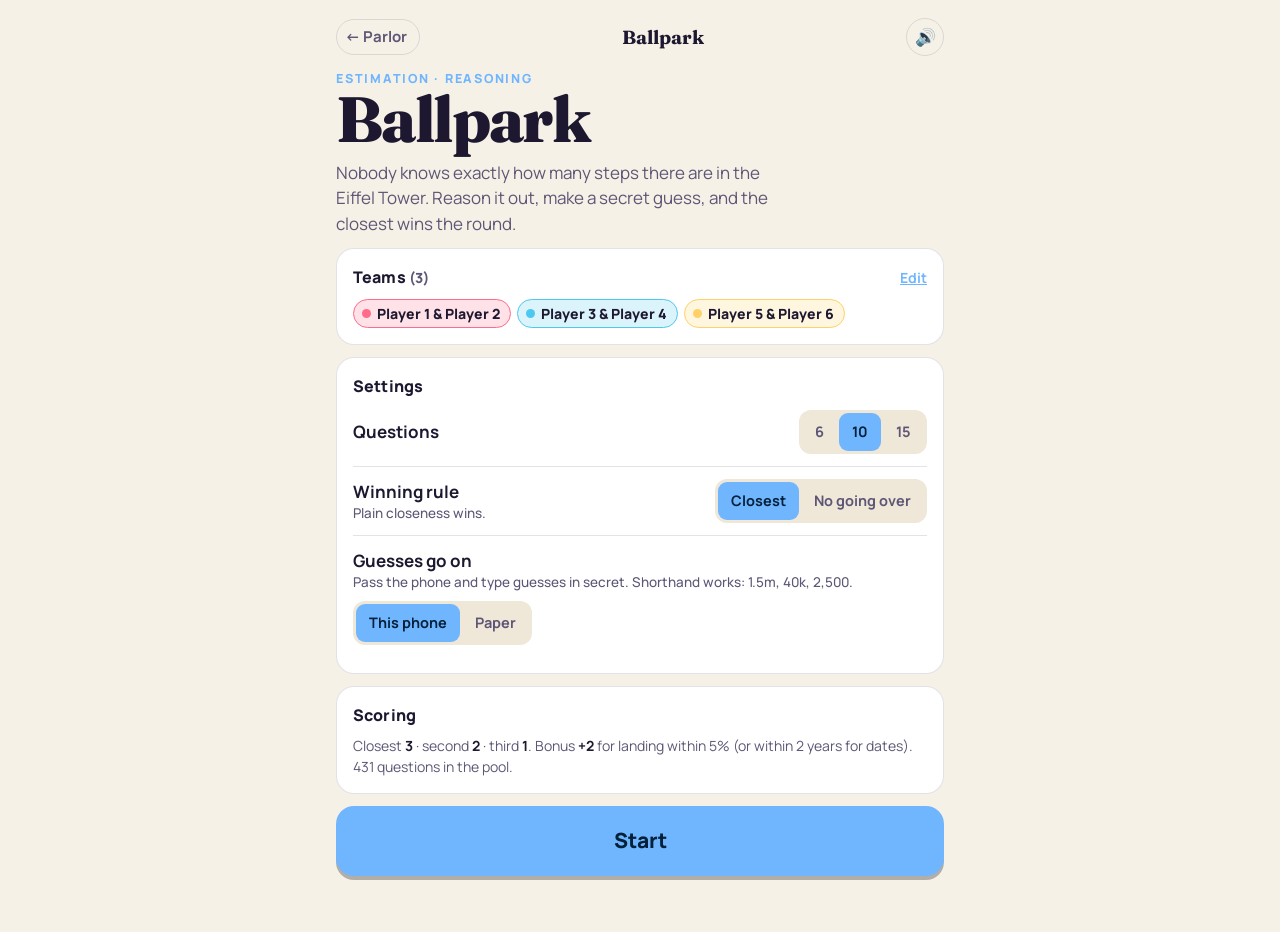
==== games/ballpark.html @ a15eea40 "Add Parlor: party game site with 11 pass-and-play games Party games for 6-8 players, individuals or " ====
<!doctype html>
<html lang="en">
<head>
<meta charset="utf-8">
<meta name="viewport" content="width=device-width, initial-scale=1, viewport-fit=cover">
<title>Ballpark · Parlor</title>
<meta name="theme-color" content="#14111f">
<link rel="icon" href="data:image/svg+xml,<svg xmlns='http://www.w3.org/2000/svg' viewBox='0 0 100 100'><text y='.9em' font-size='90'>📏</text></svg>">
<link rel="preconnect" href="https://fonts.googleapis.com"><link rel="preconnect" href="https://fonts.gstatic.com" crossorigin>
<link href="https://fonts.googleapis.com/css2?family=Fraunces:opsz,wght@9..144,600;9..144,700;9..144,800&family=Manrope:wght@500;600;700;800&display=swap" rel="stylesheet">
<link rel="stylesheet" href="../assets/css/parlor.css">
<style>
.q{font-family:var(--display);font-weight:700;font-size:clamp(24px,6.6vw,34px);line-height:1.15}
.unit{color:var(--mute);font-weight:700;margin-top:6px}
.numin{width:100%;font-family:var(--display);font-weight:800;font-size:clamp(34px,10vw,48px);text-align:center;padding:14px;border-radius:16px;border:2px solid var(--acc);background:var(--bg2);outline:none}
.parsed{min-height:22px;color:var(--mute);font-size:14px;margin-top:6px}
.ans{font-family:var(--display);font-weight:800;font-size:clamp(44px,13vw,72px);color:var(--acc);line-height:1}
.line{position:relative;height:66px;margin:22px 8px 6px}
.line .ax{position:absolute;left:0;right:0;top:32px;height:3px;background:var(--line);border-radius:2px}
.line .mk{position:absolute;top:22px;width:14px;height:14px;margin-left:-7px;border-radius:50%;border:2px solid #14111f;transition:left .9s cubic-bezier(.2,.8,.2,1)}
.line .tru{position:absolute;top:8px;bottom:4px;width:3px;margin-left:-1.5px;background:var(--ink);border-radius:2px}
.line .tru::after{content:"answer";position:absolute;top:-16px;left:50%;transform:translateX(-50%);font-size:11px;font-weight:800;color:var(--mute)}
.res .srow .sub b{color:var(--ink)}
</style>
</head>
<body>
<main class="wrap" id="app"></main>
<script src="../assets/data/ballpark.js"></script>
<script src="../assets/js/parlor.js"></script>
<script>
const app = GN.page({ title:"Ballpark", accent:"#6fb6ff", accentInk:"#04203b" });
const QS = (window.GN_DATA && GN_DATA.estimates) || [];
const cfg = Object.assign({ rounds:10, rule:"closest", entry:"phone" }, GN.get("ballpark.cfg", {}));
const save = () => GN.set("ballpark.cfg", cfg);
const isYear = q => /year/i.test(q.u);
let G = null;

function setup(){
  GN.render(`<div class="stack">
    <div><div class="kicker">Estimation · reasoning</div><h1>Ballpark</h1>
    <p class="lede">Nobody knows exactly how many steps there are in the Eiffel Tower. Reason it out, make a secret guess, and the closest wins the round.</p></div>
    <div id="roster"></div>
    <div class="card">
      <h3>Settings</h3>
      <div class="setting"><div class="lab">Questions</div>${GN.seg("rounds", [6, 10, 15], cfg.rounds)}</div>
      <div class="setting"><div class="lab">Winning rule<small id="rh"></small></div>${GN.seg("rule", ["closest", "under"], cfg.rule, v => v === "closest" ? "Closest" : "No going over")}</div>
      <div class="setting"><div class="lab">Guesses go on<small id="eh"></small></div>${GN.seg("entry", ["phone", "paper"], cfg.entry, v => v === "phone" ? "This phone" : "Paper")}</div>
    </div>
    <div class="card"><h3>Scoring</h3><p class="small muted" style="margin:0">Closest <b style="color:var(--ink)">3</b> · second <b style="color:var(--ink)">2</b> · third <b style="color:var(--ink)">1</b>. Bonus <b style="color:var(--ink)">+2</b> for landing within 5% (or within 2 years for dates). ${QS.length} questions in the pool.</p></div>
    <button class="btn primary big block" id="go">Start</button>
  </div>`);
  GN.rosterBlock(GN.$("#roster"));
  GN.bindSegs(app, cfg, () => { save(); setup(); });
  GN.$("#rh").textContent = cfg.rule === "closest" ? "Plain closeness wins." : "Price-is-Right rules. Go over and you score nothing.";
  GN.$("#eh").textContent = cfg.entry === "phone" ? "Pass the phone and type guesses in secret. Shorthand works: 1.5m, 40k, 2,500." : "Everyone writes their guess down. Faster with a big group.";
  GN.$("#go").onclick = start;
}
function start(){
  const sides = GN.sides(); if (sides.length < 2) return GN.toast("Need at least 2 sides");
  G = { sides, scores:sides.map(() => 0), n:0, qs:GN.deal("ballpark", QS, cfg.rounds, q => q.q) };
  GN._wantWake = true; GN.wake(true);
  question();
}
function question(){
  if (G.n >= G.qs.length) return GN.finish({ gameId:"ballpark", gameName:"Ballpark", sides:G.sides, scores:G.scores, onRematch:start });
  const Q = G.qs[G.n];
  GN.stage(`<div class="wrap" style="width:100%">
    <div class="kicker">Question ${G.n + 1} of ${G.qs.length}</div>
    <div class="q" style="margin:16px 0 4px">${GN.esc(Q.q)}</div><div class="unit">Answer in ${GN.esc(Q.u)}</div>
    <p class="muted" style="margin-top:22px">${cfg.entry === "phone" ? "Read it out, then pass the phone around for secret guesses." : "Everyone write down a guess. No peeking at your neighbor!"}</p>
    <div class="btns"><button class="btn primary big" id="ok">${cfg.entry === "phone" ? "Collect guesses" : "Reveal the answer"}</button></div></div>`);
  const order = G.sides.map((_, i) => (i + G.n) % G.sides.length);
  GN.$("#ok").onclick = () => cfg.entry === "phone" ? collect(Q, order, 0, {}) : paperReveal(Q);
}
function collect(Q, order, k, guesses){
  if (k >= order.length) return reveal(Q, guesses);
  const si = order[k], s = G.sides[si];
  GN.handoff({ to:s.name, color:s.color, emoji:"🤫", msg:`Secret guess ${k + 1} of ${order.length}`, button:"Enter my guess", onReady:() => {
    const el = GN.stage(`<div class="wrap" style="width:100%">
      <div class="kicker">${GN.esc(s.name)}</div><div class="q" style="margin:10px 0 4px;font-size:22px">${GN.esc(Q.q)}</div><div class="unit">${GN.esc(Q.u)}</div>
      <input class="numin" id="g" inputmode="decimal" autocomplete="off" placeholder="?" style="margin-top:16px"><div class="parsed" id="pp"></div>
      <div class="btns"><button class="btn primary big" id="ok" disabled>Lock it in</button></div></div>`);
    const inp = GN.$("#g", el), ok = GN.$("#ok", el);
    inp.oninput = () => { const v = GN.parseNum(inp.value); ok.disabled = v == null; GN.$("#pp").textContent = v == null ? (inp.value ? "Not a number I understand" : "") : "= " + (isYear(Q) ? v : GN.fmtNum(v)); };
    inp.onkeydown = e => { if (e.key === "Enter" && !ok.disabled) ok.click(); };
    ok.onclick = () => { guesses[si] = GN.parseNum(inp.value); inp.blur(); GN.sfx.tap(); collect(Q, order, k + 1, guesses); };
    setTimeout(() => inp.focus(), 80);
  } });
}
function close(Q, g){ const d = Math.abs(g - Q.a); return isYear(Q) ? d <= 2 : (Q.a === 0 ? d === 0 : d / Math.abs(Q.a) <= .05); }
function reveal(Q, guesses){
  const ids = Object.keys(guesses).map(Number);
  const eligible = ids.filter(i => cfg.rule === "closest" || guesses[i] <= Q.a);
  const ranked = eligible.slice().sort((a, b) => Math.abs(guesses[a] - Q.a) - Math.abs(guesses[b] - Q.a));
  const delta = G.sides.map(() => 0); let place = 0;
  ranked.forEach((i, k) => { if (k > 0 && Math.abs(guesses[i] - Q.a) !== Math.abs(guesses[ranked[k - 1]] - Q.a)) place = k; delta[i] += [3, 2, 1][place] || 0; if (close(Q, guesses[i])) delta[i] += 2; });
  // number line: log-ish scale centred on the answer
  const all = [...ids.map(i => guesses[i]), Q.a];
  const pos = v => { const lo = Math.min(...all), hi = Math.max(...all); if (hi === lo) return 50;
    const pos0 = Math.min(...all) > 0 && hi / lo > 50 ? (Math.log(v) - Math.log(lo)) / (Math.log(hi) - Math.log(lo)) : (v - lo) / (hi - lo); return 4 + pos0 * 92; };
  delta.forEach((d, i) => G.scores[i] += d); G.n++;
  const el = GN.stage(`<div class="wrap" style="width:100%">
    <div class="q" style="font-size:20px">${GN.esc(Q.q)}</div>
    <div class="ans" style="margin-top:14px" id="A">…</div><div class="unit">${GN.esc(Q.u)}</div>
    ${Q.n ? `<p class="small muted">${GN.esc(Q.n)}</p>` : ""}
    <div class="line"><div class="ax"></div><div class="tru" style="left:${pos(Q.a)}%"></div>${ids.map(i => `<div class="mk" data-l="${pos(guesses[i])}" style="left:50%;background:${G.sides[i].color}" title="${GN.esc(G.sides[i].name)}"></div>`).join("")}</div>
    <div class="card res" style="text-align:left">${GN.board(G.sides, G.scores, { delta, sort:false, sub:(s, i) => guesses[i] == null ? "" : `guessed <b>${isYear(Q) ? guesses[i] : GN.fmtNum(guesses[i])}</b>${cfg.rule === "under" && guesses[i] > Q.a ? " · over!" : ""}${close(Q, guesses[i]) ? " · 🎯 bonus" : ""}` })}</div>
    <div class="btns"><button class="btn primary big" id="next">${G.n >= G.qs.length ? "Final scores 🏆" : "Next question"}</button></div></div>`);
  const fmt = v => isYear(Q) ? String(v) : GN.fmtNum(v);
  setTimeout(() => { GN.$("#A", el).textContent = fmt(Q.a); GN.sfx.ding(); GN.$$(".mk", el).forEach(m => m.style.left = m.dataset.l + "%"); if (delta.some(d => d >= 5)) { GN.sfx.win(); GN.confetti(); } }, 700);
  GN.$("#next").onclick = question;
}
function paperReveal(Q){
  const order = [];
  const draw = () => {
    GN.stage(`<div class="wrap" style="width:100%">
      <div class="q" style="font-size:20px">${GN.esc(Q.q)}</div>
      <div class="ans" style="margin-top:14px">${isYear(Q) ? Q.a : GN.fmtNum(Q.a)}</div><div class="unit">${GN.esc(Q.u)}</div>
      ${Q.n ? `<p class="small muted">${GN.esc(Q.n)}</p>` : ""}
      <p class="muted">Read your guesses out. Tap the closest first, then second, then third.${cfg.rule === "under" ? " Anyone who went over doesn't count." : ""} Long-press for the within-5% bonus.</p>
      <div class="sidegrid">${G.sides.map((s, i) => { const k = order.findIndex(o => o.i === i); return `<button class="sidebtn" data-i="${i}" style="--sc:${s.color}" aria-pressed="${k >= 0}">${GN.esc(s.name)}<small>${k >= 0 ? ["1st", "2nd", "3rd"][k] + (order[k].bonus ? " · 🎯" : "") : ""}</small></button>`; }).join("")}</div>
      <div class="btns two"><button class="btn" id="clr">Clear</button><button class="btn primary" id="ok">Score it</button></div></div>`);
    GN.$$("[data-i]").forEach(b => {
      let t = null, long = false;
      b.onpointerdown = () => { long = false; t = setTimeout(() => { long = true; const o = order.find(o => o.i === +b.dataset.i); if (o) { o.bonus = !o.bonus; GN.sfx.ding(); draw(); } }, 550); };
      b.onpointerup = b.onpointerleave = () => clearTimeout(t);
      b.onclick = () => { if (long) return; const i = +b.dataset.i; const k = order.findIndex(o => o.i === i); if (k >= 0) order.splice(k, 1); else if (order.length < 3) order.push({ i, bonus:false }); GN.sfx.tap(); draw(); };
    });
    GN.$("#clr").onclick = () => { order.length = 0; draw(); };
    GN.$("#ok").onclick = () => { const delta = G.sides.map(() => 0); order.forEach((o, k) => delta[o.i] += [3, 2, 1][k] + (o.bonus ? 2 : 0));
      delta.forEach((d, i) => G.scores[i] += d); G.n++;
      GN.stage(`<div class="wrap" style="width:100%"><div class="kicker">After question ${G.n}</div><div class="card" style="text-align:left;margin-top:12px">${GN.board(G.sides, G.scores, { delta, sort:true })}</div>
        <div class="btns"><button class="btn primary big" id="nx">${G.n >= G.qs.length ? "Final scores 🏆" : "Next question"}</button></div></div>`);
      GN.$("#nx").onclick = question; };
  };
  draw();
}
setup();
</script>
</body>
</html>
---- assets/css/parlor.css ----
/* Parlor: shared design system for every game on the site. */
:root{
  --bg:#14111f; --bg2:#1c1830; --panel:#231e3b; --panel2:#2c2649; --line:rgba(255,255,255,.10);
  --ink:#f6f1e7; --mute:#b4abcf; --faint:#8a82a8;
  --acc:#ffb84d; --acc-ink:#2a1700;
  --good:#2fd08a; --bad:#ff5d6c; --warn:#ffb84d; --info:#6fb6ff;
  --s0:#ff6b8b; --s1:#4cc9f0; --s2:#ffd166; --s3:#7ae582; --s4:#c39bff; --s5:#ff9f5a; --s6:#5eead4; --s7:#f4a3d6;
  --r:18px; --shadow:0 6px 0 rgba(0,0,0,.35);
  --display:"Fraunces", Georgia, "Times New Roman", serif;
  --sans:"Manrope", system-ui, -apple-system, "Segoe UI", sans-serif;
  box-sizing:border-box;
  padding-top:env(safe-area-inset-top,0px);
  padding-bottom:env(safe-area-inset-bottom,0px);
  color-scheme:dark;
}
@media (prefers-color-scheme: light){
  :root:not([data-theme="dark"]){
    --bg:#f6f1e7; --bg2:#efe7d8; --panel:#ffffff; --panel2:#f3ecdf; --line:rgba(30,20,60,.12);
    --ink:#1d1830; --mute:#5d5675; --faint:#857d9c; --shadow:0 5px 0 rgba(30,20,60,.16); color-scheme:light;
  }
}
:root[data-theme="light"]{
  --bg:#f6f1e7; --bg2:#efe7d8; --panel:#ffffff; --panel2:#f3ecdf; --line:rgba(30,20,60,.12);
  --ink:#1d1830; --mute:#5d5675; --faint:#857d9c; --shadow:0 5px 0 rgba(30,20,60,.16); color-scheme:light;
}
:root[data-theme="dark"]{ color-scheme:dark; }
*,*::before,*::after{box-sizing:inherit}
html{scroll-padding-top:env(safe-area-inset-top,0px);-webkit-text-size-adjust:100%}
body{margin:0;min-height:100vh;background:var(--bg);color:var(--ink);font-family:var(--sans);font-size:17px;line-height:1.5;
  -webkit-tap-highlight-color:transparent;-webkit-font-smoothing:antialiased}
button,input,select,textarea{font:inherit;color:inherit}
button{cursor:pointer;border:0;background:none}
button:disabled{cursor:default}
a{color:var(--acc)}
:focus-visible{outline:3px solid var(--acc);outline-offset:2px}
[hidden]{display:none!important}
.sr{position:absolute;width:1px;height:1px;overflow:hidden;clip:rect(0 0 0 0)}

/* ---------- layout ---------- */
.wrap{max-width:640px;margin:0 auto;padding:12px 16px 56px}
.wide{max-width:980px}
.topbar{display:flex;align-items:center;gap:10px;padding:6px 0 14px}
.topbar .home{display:inline-flex;align-items:center;gap:6px;text-decoration:none;color:var(--mute);font-weight:700;font-size:15px;
  padding:6px 12px 6px 8px;border-radius:999px;border:1.5px solid var(--line)}
.topbar .title{flex:1;font-family:var(--display);font-weight:700;font-size:19px;text-align:center;white-space:nowrap;overflow:hidden;text-overflow:ellipsis}
.iconbtn{width:38px;height:38px;border-radius:50%;border:1.5px solid var(--line);display:grid;place-items:center;font-size:17px;color:var(--mute)}
.stack>*+*{margin-top:12px}
.row{display:flex;gap:10px;align-items:center;flex-wrap:wrap}
.row.end{justify-content:flex-end}
.row.between{justify-content:space-between}
.grow{flex:1}
.center{text-align:center}
.muted{color:var(--mute)}
.small{font-size:14px}
.tiny{font-size:12.5px}
hr{border:0;border-top:1px solid var(--line);margin:18px 0}

/* ---------- type ---------- */
.display{font-family:var(--display);font-weight:800;letter-spacing:-.02em;line-height:1}
h1,h2,h3{margin:0}
h1{font-family:var(--display);font-weight:800;font-size:clamp(40px,11vw,64px);line-height:.95;letter-spacing:-.025em}
h2{font-family:var(--display);font-weight:700;font-size:24px;line-height:1.15;letter-spacing:-.01em}
h3{font-size:16px;font-weight:800;letter-spacing:.01em}
.kicker{font-size:12.5px;font-weight:800;letter-spacing:.14em;text-transform:uppercase;color:var(--acc)}
.lede{color:var(--mute);font-size:17px;max-width:46ch;margin:10px 0 0}
p{margin:8px 0}

/* ---------- surfaces ---------- */
.card{background:var(--panel);border:1px solid var(--line);border-radius:var(--r);padding:16px}
.card.tight{padding:12px 14px}
.card h3{margin-bottom:8px}
details.card summary{cursor:pointer;font-weight:800;list-style:none;display:flex;align-items:center;gap:8px}
details.card summary::-webkit-details-marker{display:none}
details.card summary::after{content:"▾";margin-left:auto;color:var(--faint);transition:transform .15s}
details.card[open] summary::after{transform:rotate(180deg)}
.rules p,.rules li{color:var(--mute)}
.rules b{color:var(--ink)}
.rules ol,.rules ul{padding-left:20px;margin:8px 0}
.rules li+li{margin-top:4px}

/* ---------- buttons ---------- */
.btn{display:inline-flex;align-items:center;justify-content:center;gap:8px;border-radius:14px;padding:13px 20px;font-weight:800;font-size:17px;
  background:var(--panel2);color:var(--ink);border:1.5px solid var(--line);transition:transform .07s, opacity .15s;text-decoration:none;min-height:48px}
.btn:active{transform:translateY(2px)}
.btn:disabled{opacity:.4;transform:none}
.btn.primary{background:var(--acc);color:var(--acc-ink);border-color:transparent;box-shadow:0 4px 0 rgba(0,0,0,.28)}
.btn.primary:active{box-shadow:0 1px 0 rgba(0,0,0,.28)}
.btn.good{background:var(--good);color:#032015;border-color:transparent}
.btn.bad{background:var(--bad);color:#2a0308;border-color:transparent}
.btn.ghost{background:transparent}
.btn.block{display:flex;width:100%}
.btn.big{font-size:21px;padding:18px 22px;border-radius:18px}
.btn.sm{padding:8px 14px;font-size:15px;min-height:38px;border-radius:12px}
.link{color:var(--acc);font-weight:700;text-decoration:underline;padding:0;background:none}
.btns{display:grid;gap:10px;margin-top:16px}
.btns.two{grid-template-columns:1fr 1fr}

/* ---------- form controls ---------- */
.chips{display:flex;flex-wrap:wrap;gap:8px}
.chip{border:1.5px solid var(--line);background:transparent;color:var(--ink);padding:8px 14px;border-radius:999px;font-weight:700;font-size:15px;line-height:1.2}
.chip[aria-pressed="true"]{background:var(--ink);color:var(--bg);border-color:var(--ink)}
.chip:disabled{opacity:.35}
.seg{display:inline-flex;background:var(--bg2);border-radius:12px;padding:3px;gap:2px;flex-wrap:wrap}
.seg button{padding:8px 13px;border-radius:9px;font-weight:700;font-size:14.5px;color:var(--mute)}
.seg button[aria-pressed="true"]{background:var(--acc);color:var(--acc-ink)}
.setting{display:flex;justify-content:space-between;align-items:center;gap:10px 14px;flex-wrap:wrap;padding:12px 0;border-top:1px solid var(--line)}
.setting:first-of-type{border-top:0;padding-top:4px}
.setting .lab{font-weight:700}
.setting .lab small{display:block;font-weight:500;color:var(--mute);font-size:13.5px;line-height:1.35}
.input{width:100%;border:1.5px solid var(--line);background:var(--bg2);border-radius:12px;padding:11px 13px;font-size:17px;outline:none;min-width:0}
.input:focus{border-color:var(--acc)}
textarea.input{min-height:90px;resize:vertical}

/* ---------- roster ---------- */
.roster-list{display:grid;gap:8px}
.pl{display:flex;align-items:center;gap:8px}
.pl .dot{width:12px;height:12px;border-radius:50%;flex:none}
.pl .input{padding:9px 12px}
.pl .x{width:36px;height:36px;border-radius:10px;color:var(--faint);font-size:20px;flex:none}
.teams{display:grid;grid-template-columns:repeat(auto-fill,minmax(180px,1fr));gap:8px;margin-top:10px}
.team{border-radius:14px;padding:10px 12px;border:1.5px solid var(--sc);background:color-mix(in srgb,var(--sc) 12%,transparent)}
.team .tn{font-weight:800;font-size:15px;outline:none;border-radius:6px}
.team .tm{color:var(--mute);font-size:13.5px}
.sidepill{display:inline-flex;align-items:center;gap:6px;padding:3px 10px 3px 8px;border-radius:999px;font-weight:800;font-size:14px;
  background:color-mix(in srgb,var(--sc) 20%,transparent);color:var(--ink);border:1.5px solid var(--sc)}
.sidepill::before{content:"";width:9px;height:9px;border-radius:50%;background:var(--sc)}

/* ---------- scoreboard ---------- */
.board{display:grid;gap:6px}
.board .srow{display:flex;align-items:center;gap:10px;padding:9px 12px;border-radius:12px;background:var(--panel2);border-left:5px solid var(--sc)}
.board .srow.up{outline:2px solid var(--acc)}
.board .srow .nm{flex:1;font-weight:800;min-width:0;overflow:hidden;text-overflow:ellipsis;white-space:nowrap}
.board .srow .sub{color:var(--mute);font-size:13px;font-weight:600}
.board .srow .pts{font-family:var(--display);font-weight:800;font-size:24px;font-variant-numeric:tabular-nums}
.board .srow .delta{font-weight:800;font-size:14px;color:var(--good);min-width:34px;text-align:right}
.board .srow .rank{width:22px;color:var(--faint);font-weight:800}

/* tappable side buttons */
.sidegrid{display:grid;grid-template-columns:repeat(auto-fill,minmax(140px,1fr));gap:8px}
.sidebtn{border-radius:14px;padding:12px;text-align:left;font-weight:800;border:2px solid var(--sc);background:color-mix(in srgb,var(--sc) 10%,transparent);color:var(--ink);
  display:flex;flex-direction:column;gap:2px;min-height:58px;position:relative}
.sidebtn small{font-weight:600;color:var(--mute);font-size:12.5px}
.sidebtn[aria-pressed="true"]{background:var(--sc);color:#14111f}
.sidebtn[aria-pressed="true"] small{color:rgba(20,17,31,.75)}
.sidebtn:disabled{opacity:.35}
.sidebtn .badge{position:absolute;top:8px;right:10px;font-family:var(--display);font-size:20px}

/* ---------- full-screen stages ---------- */
.stage{position:fixed;inset:0;z-index:20;display:flex;flex-direction:column;align-items:center;justify-content:center;text-align:center;
  padding:calc(env(safe-area-inset-top,0px) + 16px) 18px calc(env(safe-area-inset-bottom,0px) + 16px);background:var(--bg);overflow:auto}
.handoff .who{font-family:var(--display);font-weight:800;font-size:clamp(34px,9vw,54px);line-height:1;color:var(--sc,var(--acc))}
.handoff .emoji{font-size:64px;margin-bottom:8px}
.handoff p{color:var(--mute);max-width:34ch;margin:10px auto 0}
.countdown{font-family:var(--display);font-weight:800;font-size:min(40vw,40vh);line-height:1;color:var(--acc)}

/* timer */
.clock{font-family:var(--display);font-weight:800;font-variant-numeric:tabular-nums}
.clock.low{color:var(--bad);animation:pulse .5s infinite alternate}
@keyframes pulse{to{transform:scale(1.08)}}
.tbar{height:8px;background:var(--line);border-radius:99px;overflow:hidden}
.tbar>i{display:block;height:100%;background:var(--acc);width:100%;transition:width .2s linear}

/* big card */
.bigcard{background:var(--acc);color:var(--acc-ink);border-radius:26px;padding:28px 20px;box-shadow:0 10px 0 rgba(0,0,0,.3);text-align:center}
.bigcard .word{font-family:var(--display);font-weight:800;font-size:clamp(32px,9vw,54px);line-height:1.02;overflow-wrap:anywhere}
.bigcard .meta{font-weight:700;opacity:.75;font-size:14px;margin-bottom:8px;text-transform:uppercase;letter-spacing:.1em}
.taboo{display:flex;flex-wrap:wrap;justify-content:center;gap:6px;margin-top:14px}
.taboo span{background:rgba(0,0,0,.18);padding:3px 11px;border-radius:8px;font-weight:800;font-size:15px;text-decoration:line-through;text-decoration-thickness:2px}

.peek{user-select:none;-webkit-user-select:none;-webkit-touch-callout:none;touch-action:none}
.peek .cover{display:flex;flex-direction:column;align-items:center;gap:6px;color:var(--acc-ink)}
.peek .cover b{font-size:44px}

/* toast */
.toast{position:fixed;left:50%;bottom:calc(24px + env(safe-area-inset-bottom,0px));transform:translate(-50%,20px);background:var(--ink);color:var(--bg);
  padding:10px 18px;border-radius:999px;font-weight:800;font-size:15px;opacity:0;transition:.2s;z-index:90;pointer-events:none;max-width:90vw;text-align:center}
.toast.show{opacity:1;transform:translate(-50%,0)}

/* confetti */
#gn-confetti{position:fixed;inset:0;pointer-events:none;z-index:95;width:100%;height:100%}

/* winner */
.trophy{font-size:84px;line-height:1;animation:pop .6s cubic-bezier(.3,1.6,.5,1)}
@keyframes pop{0%{transform:scale(.4) rotate(-12deg)}100%{transform:scale(1)}}
.winner{font-family:var(--display);font-weight:800;font-size:clamp(34px,10vw,56px);line-height:1;color:var(--sc,var(--acc));margin:10px 0 4px}

.pillrow{display:flex;gap:6px;flex-wrap:wrap}
.pill{font-size:12.5px;font-weight:800;padding:3px 9px;border-radius:999px;background:var(--panel2);color:var(--mute);border:1px solid var(--line)}

.note{background:color-mix(in srgb,var(--acc) 14%,transparent);border:1.5px solid color-mix(in srgb,var(--acc) 50%,transparent);border-radius:14px;padding:10px 14px;font-size:15px}

@media (prefers-reduced-motion: reduce){*{animation:none!important;transition:none!important}}
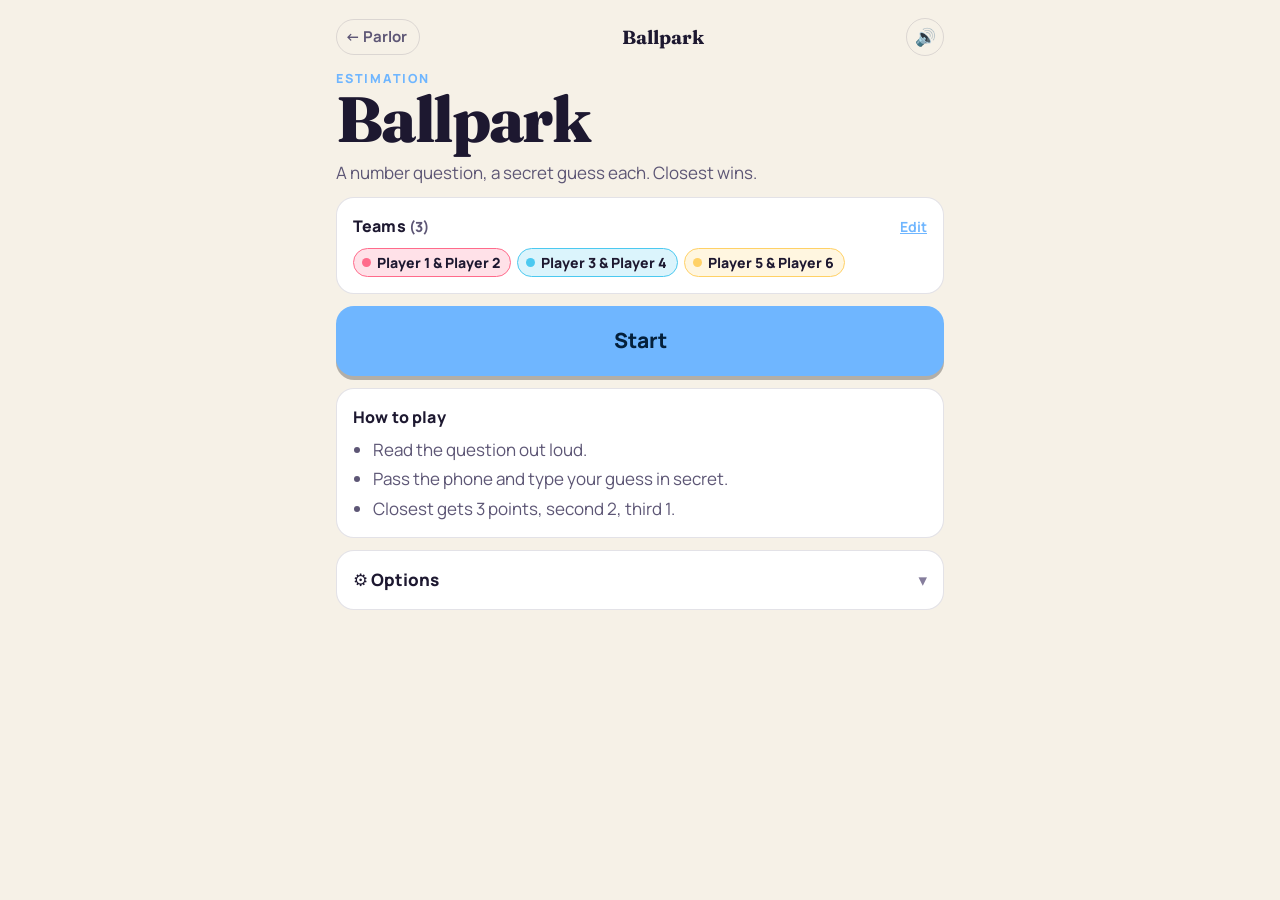
==== commit 81389e47: "Simplify Ballpark, Hot Potato, Chronology, Hive Mind and Most Likely To Co-Authored-By: Claude Opus " ====
--- a/games/ballpark.html
+++ b/games/ballpark.html
@@ -37,22 +37,21 @@
 
 function setup(){
   GN.render(`<div class="stack">
-    <div><div class="kicker">Estimation · reasoning</div><h1>Ballpark</h1>
-    <p class="lede">Nobody knows exactly how many steps there are in the Eiffel Tower. Reason it out, make a secret guess, and the closest wins the round.</p></div>
+    <div><div class="kicker">Estimation</div><h1>Ballpark</h1>
+    <p class="lede">A number question, a secret guess each. Closest wins.</p></div>
     <div id="roster"></div>
-    <div class="card">
-      <h3>Settings</h3>
+    <button class="btn primary big block" id="go">Start</button>
+    <div class="card"><h3>How to play</h3><ul class="rules" style="margin:0;padding-left:20px"><li>Read the question out loud.</li><li>Pass the phone and type your guess in secret.</li><li>Closest gets 3 points, second 2, third 1.</li></ul></div>
+    <details class="card"><summary>⚙️ Options</summary>
       <div class="setting"><div class="lab">Questions</div>${GN.seg("rounds", [6, 10, 15], cfg.rounds)}</div>
       <div class="setting"><div class="lab">Winning rule<small id="rh"></small></div>${GN.seg("rule", ["closest", "under"], cfg.rule, v => v === "closest" ? "Closest" : "No going over")}</div>
       <div class="setting"><div class="lab">Guesses go on<small id="eh"></small></div>${GN.seg("entry", ["phone", "paper"], cfg.entry, v => v === "phone" ? "This phone" : "Paper")}</div>
-    </div>
-    <div class="card"><h3>Scoring</h3><p class="small muted" style="margin:0">Closest <b style="color:var(--ink)">3</b> · second <b style="color:var(--ink)">2</b> · third <b style="color:var(--ink)">1</b>. Bonus <b style="color:var(--ink)">+2</b> for landing within 5% (or within 2 years for dates). ${QS.length} questions in the pool.</p></div>
-    <button class="btn primary big block" id="go">Start</button>
+    </details>
   </div>`);
   GN.rosterBlock(GN.$("#roster"));
   GN.bindSegs(app, cfg, () => { save(); setup(); });
-  GN.$("#rh").textContent = cfg.rule === "closest" ? "Plain closeness wins." : "Price-is-Right rules. Go over and you score nothing.";
-  GN.$("#eh").textContent = cfg.entry === "phone" ? "Pass the phone and type guesses in secret. Shorthand works: 1.5m, 40k, 2,500." : "Everyone writes their guess down. Faster with a big group.";
+  GN.$("#rh").textContent = cfg.rule === "closest" ? "Closest wins." : "Go over and you score nothing.";
+  GN.$("#eh").textContent = cfg.entry === "phone" ? "Type guesses in secret." : "Write guesses down. Faster for big groups.";
   GN.$("#go").onclick = start;
 }
 function start(){
@@ -67,7 +66,7 @@
   GN.stage(`<div class="wrap" style="width:100%">
     <div class="kicker">Question ${G.n + 1} of ${G.qs.length}</div>
     <div class="q" style="margin:16px 0 4px">${GN.esc(Q.q)}</div><div class="unit">Answer in ${GN.esc(Q.u)}</div>
-    <p class="muted" style="margin-top:22px">${cfg.entry === "phone" ? "Read it out, then pass the phone around for secret guesses." : "Everyone write down a guess. No peeking at your neighbor!"}</p>
+    <p class="muted" style="margin-top:22px">${cfg.entry === "phone" ? "Read it out, then pass the phone." : "Everyone write a guess."}</p>
     <div class="btns"><button class="btn primary big" id="ok">${cfg.entry === "phone" ? "Collect guesses" : "Reveal the answer"}</button></div></div>`);
   const order = G.sides.map((_, i) => (i + G.n) % G.sides.length);
   GN.$("#ok").onclick = () => cfg.entry === "phone" ? collect(Q, order, 0, {}) : paperReveal(Q);
@@ -87,13 +86,12 @@
     setTimeout(() => inp.focus(), 80);
   } });
 }
-function close(Q, g){ const d = Math.abs(g - Q.a); return isYear(Q) ? d <= 2 : (Q.a === 0 ? d === 0 : d / Math.abs(Q.a) <= .05); }
 function reveal(Q, guesses){
   const ids = Object.keys(guesses).map(Number);
   const eligible = ids.filter(i => cfg.rule === "closest" || guesses[i] <= Q.a);
   const ranked = eligible.slice().sort((a, b) => Math.abs(guesses[a] - Q.a) - Math.abs(guesses[b] - Q.a));
   const delta = G.sides.map(() => 0); let place = 0;
-  ranked.forEach((i, k) => { if (k > 0 && Math.abs(guesses[i] - Q.a) !== Math.abs(guesses[ranked[k - 1]] - Q.a)) place = k; delta[i] += [3, 2, 1][place] || 0; if (close(Q, guesses[i])) delta[i] += 2; });
+  ranked.forEach((i, k) => { if (k > 0 && Math.abs(guesses[i] - Q.a) !== Math.abs(guesses[ranked[k - 1]] - Q.a)) place = k; delta[i] += [3, 2, 1][place] || 0; });
   // number line: log-ish scale centred on the answer
   const all = [...ids.map(i => guesses[i]), Q.a];
   const pos = v => { const lo = Math.min(...all), hi = Math.max(...all); if (hi === lo) return 50;
@@ -104,10 +102,10 @@
     <div class="ans" style="margin-top:14px" id="A">…</div><div class="unit">${GN.esc(Q.u)}</div>
     ${Q.n ? `<p class="small muted">${GN.esc(Q.n)}</p>` : ""}
     <div class="line"><div class="ax"></div><div class="tru" style="left:${pos(Q.a)}%"></div>${ids.map(i => `<div class="mk" data-l="${pos(guesses[i])}" style="left:50%;background:${G.sides[i].color}" title="${GN.esc(G.sides[i].name)}"></div>`).join("")}</div>
-    <div class="card res" style="text-align:left">${GN.board(G.sides, G.scores, { delta, sort:false, sub:(s, i) => guesses[i] == null ? "" : `guessed <b>${isYear(Q) ? guesses[i] : GN.fmtNum(guesses[i])}</b>${cfg.rule === "under" && guesses[i] > Q.a ? " · over!" : ""}${close(Q, guesses[i]) ? " · 🎯 bonus" : ""}` })}</div>
+    <div class="card res" style="text-align:left">${GN.board(G.sides, G.scores, { delta, sort:false, sub:(s, i) => guesses[i] == null ? "" : `guessed <b>${isYear(Q) ? guesses[i] : GN.fmtNum(guesses[i])}</b>${cfg.rule === "under" && guesses[i] > Q.a ? " · over!" : ""}${guesses[i] === Q.a ? " · 🎯 exact!" : ""}` })}</div>
     <div class="btns"><button class="btn primary big" id="next">${G.n >= G.qs.length ? "Final scores 🏆" : "Next question"}</button></div></div>`);
   const fmt = v => isYear(Q) ? String(v) : GN.fmtNum(v);
-  setTimeout(() => { GN.$("#A", el).textContent = fmt(Q.a); GN.sfx.ding(); GN.$$(".mk", el).forEach(m => m.style.left = m.dataset.l + "%"); if (delta.some(d => d >= 5)) { GN.sfx.win(); GN.confetti(); } }, 700);
+  setTimeout(() => { GN.$("#A", el).textContent = fmt(Q.a); GN.sfx.ding(); GN.$$(".mk", el).forEach(m => m.style.left = m.dataset.l + "%"); if (ids.some(i => guesses[i] === Q.a)) { GN.sfx.win(); GN.confetti(); } }, 700);
   GN.$("#next").onclick = question;
 }
 function paperReveal(Q){
@@ -117,17 +115,12 @@
       <div class="q" style="font-size:20px">${GN.esc(Q.q)}</div>
       <div class="ans" style="margin-top:14px">${isYear(Q) ? Q.a : GN.fmtNum(Q.a)}</div><div class="unit">${GN.esc(Q.u)}</div>
       ${Q.n ? `<p class="small muted">${GN.esc(Q.n)}</p>` : ""}
-      <p class="muted">Read your guesses out. Tap the closest first, then second, then third.${cfg.rule === "under" ? " Anyone who went over doesn't count." : ""} Long-press for the within-5% bonus.</p>
-      <div class="sidegrid">${G.sides.map((s, i) => { const k = order.findIndex(o => o.i === i); return `<button class="sidebtn" data-i="${i}" style="--sc:${s.color}" aria-pressed="${k >= 0}">${GN.esc(s.name)}<small>${k >= 0 ? ["1st", "2nd", "3rd"][k] + (order[k].bonus ? " · 🎯" : "") : ""}</small></button>`; }).join("")}</div>
+      <p class="muted">Tap the closest, then 2nd, then 3rd.${cfg.rule === "under" ? " Overs don't count." : ""}</p>
+      <div class="sidegrid">${G.sides.map((s, i) => { const k = order.findIndex(o => o.i === i); return `<button class="sidebtn" data-i="${i}" style="--sc:${s.color}" aria-pressed="${k >= 0}">${GN.esc(s.name)}<small>${k >= 0 ? ["1st", "2nd", "3rd"][k] : ""}</small></button>`; }).join("")}</div>
       <div class="btns two"><button class="btn" id="clr">Clear</button><button class="btn primary" id="ok">Score it</button></div></div>`);
-    GN.$$("[data-i]").forEach(b => {
-      let t = null, long = false;
-      b.onpointerdown = () => { long = false; t = setTimeout(() => { long = true; const o = order.find(o => o.i === +b.dataset.i); if (o) { o.bonus = !o.bonus; GN.sfx.ding(); draw(); } }, 550); };
-      b.onpointerup = b.onpointerleave = () => clearTimeout(t);
-      b.onclick = () => { if (long) return; const i = +b.dataset.i; const k = order.findIndex(o => o.i === i); if (k >= 0) order.splice(k, 1); else if (order.length < 3) order.push({ i, bonus:false }); GN.sfx.tap(); draw(); };
-    });
+    GN.$$("[data-i]").forEach(b => b.onclick = () => { const i = +b.dataset.i; const k = order.findIndex(o => o.i === i); if (k >= 0) order.splice(k, 1); else if (order.length < 3) order.push({ i }); GN.sfx.tap(); draw(); });
     GN.$("#clr").onclick = () => { order.length = 0; draw(); };
-    GN.$("#ok").onclick = () => { const delta = G.sides.map(() => 0); order.forEach((o, k) => delta[o.i] += [3, 2, 1][k] + (o.bonus ? 2 : 0));
+    GN.$("#ok").onclick = () => { const delta = G.sides.map(() => 0); order.forEach((o, k) => delta[o.i] += [3, 2, 1][k]);
       delta.forEach((d, i) => G.scores[i] += d); G.n++;
       GN.stage(`<div class="wrap" style="width:100%"><div class="kicker">After question ${G.n}</div><div class="card" style="text-align:left;margin-top:12px">${GN.board(G.sides, G.scores, { delta, sort:true })}</div>
         <div class="btns"><button class="btn primary big" id="nx">${G.n >= G.qs.length ? "Final scores 🏆" : "Next question"}</button></div></div>`);
